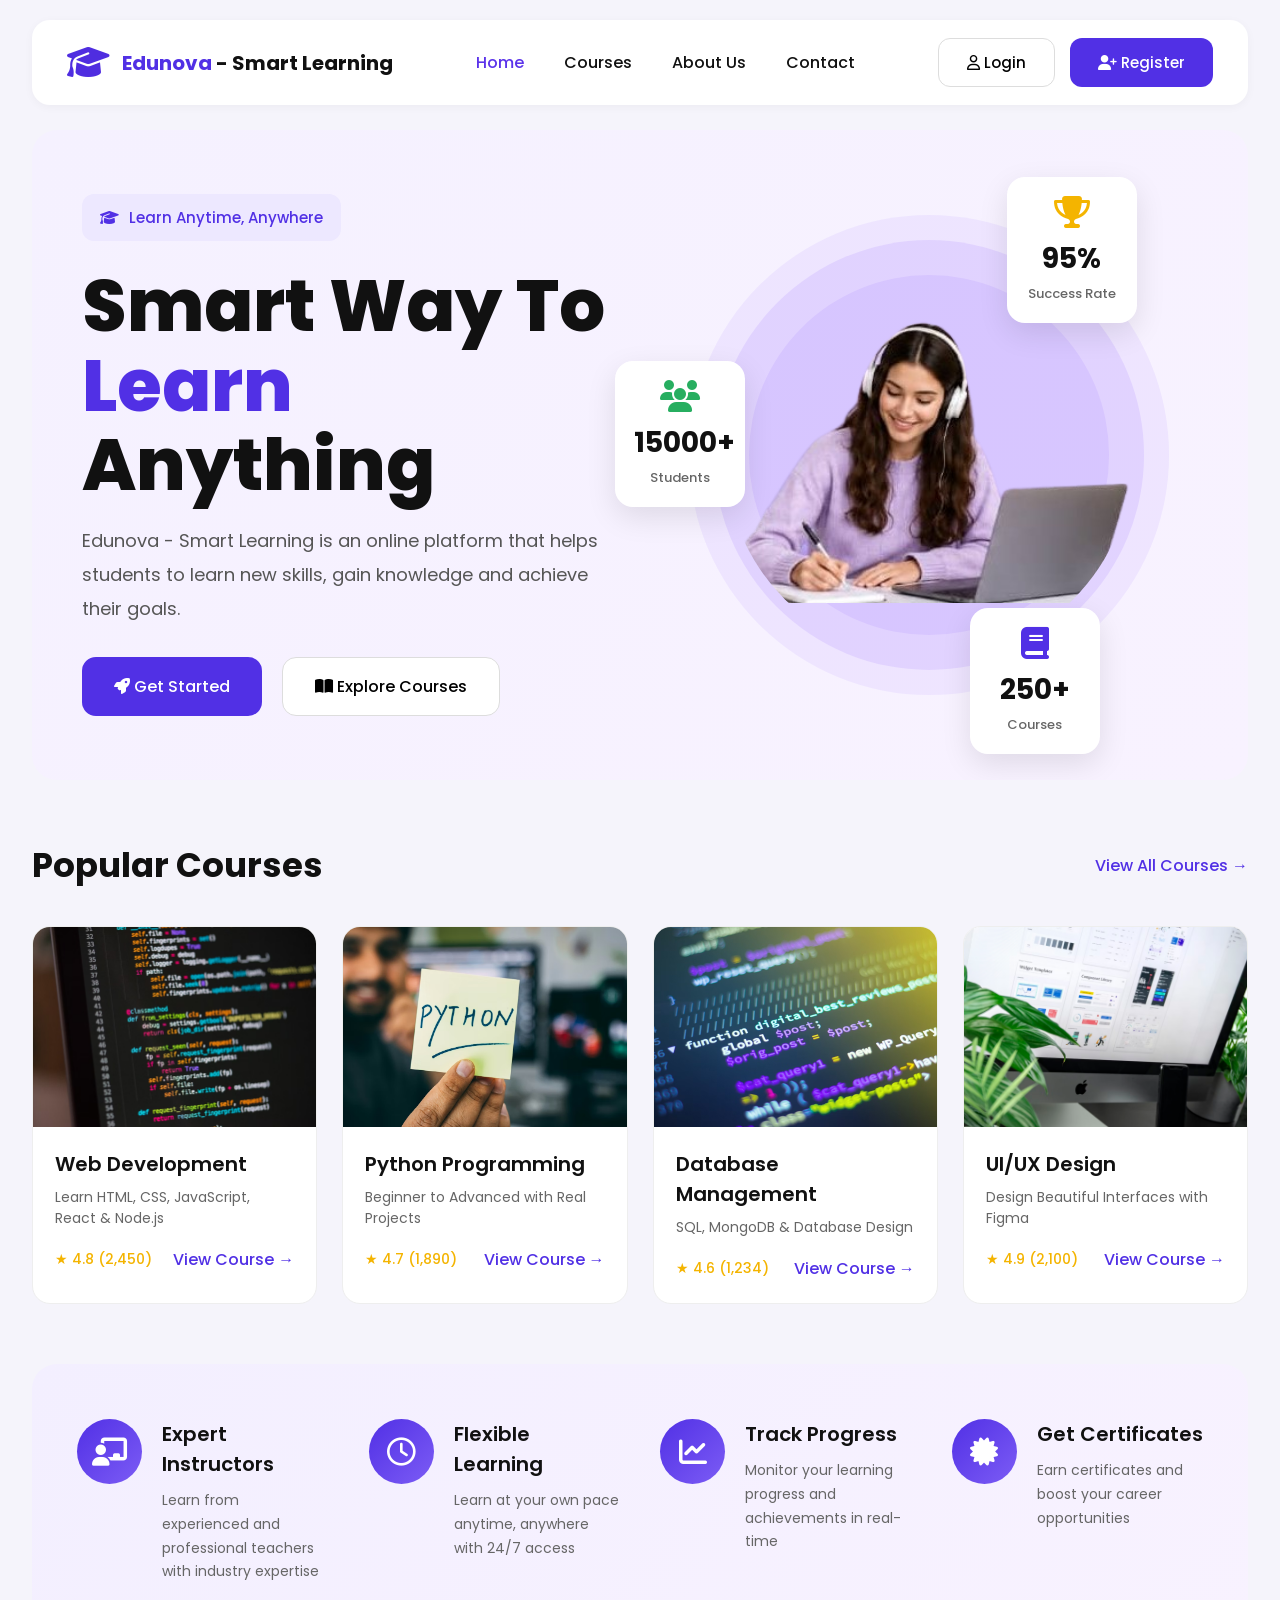
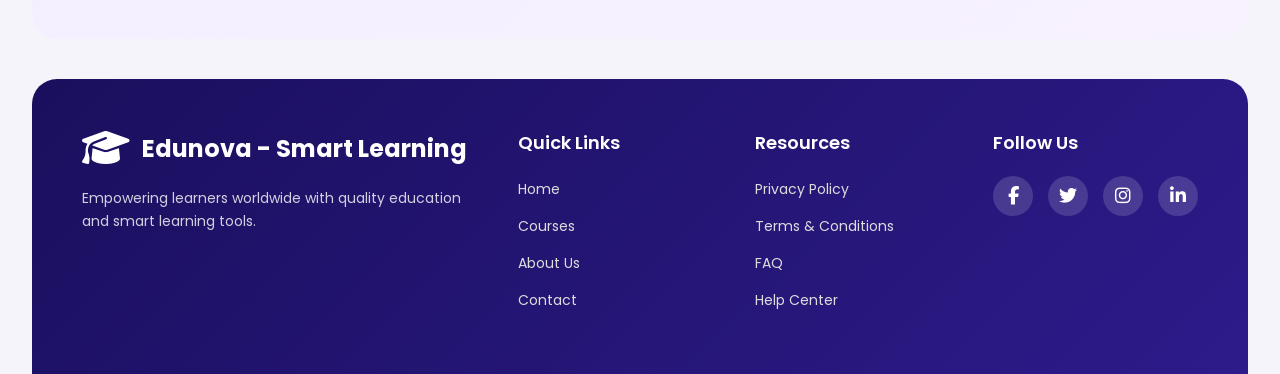
==== frontend/index.html @ 4c0c9419 "Added my project folders" ====
<!DOCTYPE html>
<html lang="en">
<head>
  <meta charset="UTF-8" />
  <meta name="viewport" content="width=device-width, initial-scale=1.0"/>
  <title>Edunova - Smart Learning System</title>

  <!-- Google Fonts -->
  <link href="https://fonts.googleapis.com/css2?family=Poppins:wght@300;400;500;600;700;800&display=swap" rel="stylesheet">

  <!-- Icons -->
  <link rel="stylesheet" href="https://cdnjs.cloudflare.com/ajax/libs/font-awesome/6.5.1/css/all.min.css"/>

  <style>
    *{
      margin:0;
      padding:0;
      box-sizing:border-box;
      font-family:'Poppins',sans-serif;
    }

    body{
      background:#f5f4fb;
      color:#111;
    }

    a{
      text-decoration:none;
    }

    .container{
      width:95%;
      margin:auto;
      max-width:1400px;
    }

    /* ================= NAVBAR ================= */

    .navbar{
      background:#fff;
      margin-top:20px;
      border-radius:18px;
      padding:18px 35px;
      display:flex;
      justify-content:space-between;
      align-items:center;
      box-shadow:0 2px 10px rgba(0,0,0,0.04);
      flex-wrap:wrap;
      gap:20px;
    }

    .logo{
      display:flex;
      align-items:center;
      gap:12px;
      font-size:20px;
      font-weight:700;
      color:#111;
    }

    .logo i{
      color:#4f2de0;
      font-size:34px;
    }

    .nav-links{
      display:flex;
      gap:40px;
    }

    .nav-links a{
      color:#111;
      font-weight:500;
      transition:0.3s;
    }

    .nav-links a:hover,
    .nav-links .active{
      color:#5b33ea;
    }

    .nav-btns{
      display:flex;
      gap:15px;
    }

    .btn{
      padding:12px 28px;
      border-radius:12px;
      border:none;
      cursor:pointer;
      font-weight:500;
      font-size:15px;
      transition:0.3s;
    }

    .login-btn{
      background:#fff;
      border:1px solid #ddd;
    }

    .register-btn{
      background:#5130e5;
      color:#fff;
    }

    /* ================= HERO ================= */

    .hero{
      margin-top:25px;
      background:linear-gradient(135deg, #f5f1ff 0%, #f8f2ff 100%);
      border-radius:25px;
      padding:50px;
      display:flex;
      justify-content:space-between;
      align-items:center;
      gap:40px;
      overflow:hidden;
      position:relative;
      min-height:600px;
    }

    .hero-text{
      flex:1;
      z-index:2;
    }

    .badge{
      display:inline-flex;
      align-items:center;
      gap:10px;
      background:#ede8ff;
      color:#5130e5;
      padding:12px 18px;
      border-radius:12px;
      font-size:15px;
      margin-bottom:25px;
      font-weight:500;
    }

    .hero-text h1{
      font-size:72px;
      line-height:1.1;
      font-weight:800;
      margin-bottom:20px;
    }

    .hero-text h1 span{
      color:#5130e5;
    }

    .hero-text p{
      color:#555;
      line-height:1.9;
      max-width:560px;
      margin-bottom:30px;
      font-size:18px;
    }

    .hero-buttons{
      display:flex;
      gap:20px;
      flex-wrap:wrap;
    }

    .primary-btn{
      background:#5130e5;
      color:#fff;
      padding:16px 32px;
      border-radius:14px;
      border:none;
      font-size:16px;
      font-weight:500;
      cursor:pointer;
      transition:0.3s;
    }

    .primary-btn:hover{
      background:#3f1fb8;
      transform:translateY(-2px);
      box-shadow:0 10px 25px rgba(81,48,229,0.3);
    }

    .secondary-btn{
      background:#fff;
      border:1px solid #ddd;
      padding:16px 32px;
      border-radius:14px;
      font-size:16px;
      font-weight:500;
      cursor:pointer;
      transition:0.3s;
    }

    .secondary-btn:hover{
      border-color:#5130e5;
      transform:translateY(-2px);
    }

    /* ================= HERO IMAGE ================= */

    .hero-image{
      flex:1;
      position:relative;
      display:flex;
      justify-content:center;
      align-items:center;
      min-height:550px;
    }

    /* Purple Background Circle */
    .circle{
      width:480px;
      height:480px;
      position:relative;
      border-radius:50%;
      display:flex;
      justify-content:center;
      align-items:center;
      background:rgba(132,84,255,0.08);
    }

    /* Large Purple Shape */
    .circle::before{
      content:"";
      position:absolute;
      width:430px;
      height:430px;
      background:rgba(132,84,255,0.12);
      border-radius:50%;
      z-index:1;
    }

    /* Second Purple Shape */
    .circle::after{
      content:"";
      position:absolute;
      width:360px;
      height:360px;
      background:rgba(132,84,255,0.1);
      border-radius:50%;
      z-index:1;
    }

    /* IMAGE */
    .circle-img{
      position:relative;
      z-index:2;
      width:85%;
      height:85%;
      object-fit:contain;
      border-radius:50%;
    }

    /* Container for the cycling cards */
    .cycling-cards-container {
      position: absolute;
      width: 100%;
      height: 100%;
      top: 0;
      left: 0;
      pointer-events: none;
    }

    .floating-card{
      position:absolute;
      background:#fff;
      padding:18px;
      border-radius:18px;
      box-shadow:0 10px 30px rgba(0,0,0,0.1);
      z-index:10;
      text-align:center;
      width:130px;
      pointer-events: auto;
      transition: transform 0.3s ease;
      backdrop-filter: blur(10px);
      border:1px solid rgba(255,255,255,0.5);
    }

    .floating-card:hover {
      transform: scale(1.1);
      box-shadow:0 15px 35px rgba(81,48,229,0.2);
    }

    .floating-card i{
      font-size:32px;
      margin-bottom:10px;
    }

    .floating-card h3{
      font-size:28px;
      margin-bottom:4px;
      font-weight:700;
    }

    .floating-card p{
      color:#666;
      font-size:13px;
      font-weight:500;
    }

    /* ================= COURSES ================= */

    .courses{
      padding:60px 0;
    }

    .section-title{
      display:flex;
      justify-content:space-between;
      align-items:center;
      margin-bottom:35px;
    }

    .section-title h2{
      font-size:34px;
      font-weight:700;
    }

    .section-title a{
      color:#5130e5;
      font-weight:500;
      transition:0.3s;
    }

    .section-title a:hover{
      transform:translateX(5px);
      display:inline-block;
    }

    .course-grid{
      display:grid;
      grid-template-columns:repeat(4,1fr);
      gap:25px;
    }

    .course-card{
      background:#fff;
      border-radius:18px;
      overflow:hidden;
      border:1px solid #eee;
      transition:0.3s;
      cursor:pointer;
    }

    .course-card:hover{
      transform:translateY(-8px);
      box-shadow:0 15px 35px rgba(0,0,0,0.1);
    }

    .course-image{
      height:200px;
      overflow:hidden;
    }

    .course-image img{
      width:100%;
      height:100%;
      object-fit:cover;
      transition:0.3s;
    }

    .course-card:hover .course-image img{
      transform:scale(1.05);
    }

    .course-content{
      padding:22px;
    }

    .course-content h3{
      margin-bottom:8px;
      font-size:20px;
      font-weight:600;
    }

    .course-content p{
      color:#666;
      margin-bottom:18px;
      font-size:14px;
    }

    .course-footer{
      display:flex;
      justify-content:space-between;
      align-items:center;
    }

    .rating{
      color:#f4b400;
      font-weight:500;
      font-size:14px;
    }

    .view-btn{
      color:#5130e5;
      font-weight:500;
      transition:0.3s;
    }

    .view-btn:hover{
      transform:translateX(5px);
      display:inline-block;
    }

    /* ================= FEATURES ================= */

    .features{
      background:linear-gradient(135deg, #f3efff 0%, #f8f2ff 100%);
      border-radius:25px;
      display:grid;
      grid-template-columns:repeat(4,1fr);
      gap:20px;
      padding:45px 35px;
      margin-bottom:40px;
    }

    .feature{
      display:flex;
      gap:20px;
      align-items:flex-start;
      padding:10px;
    }

    .feature-icon{
      min-width:65px;
      min-height:65px;
      background:linear-gradient(135deg, #5130e5 0%, #7c5cf5 100%);
      color:#fff;
      display:flex;
      align-items:center;
      justify-content:center;
      border-radius:50%;
      font-size:28px;
      transition:0.3s;
    }

    .feature:hover .feature-icon{
      transform:scale(1.1) rotate(5deg);
    }

    .feature h4{
      font-size:20px;
      margin-bottom:10px;
      font-weight:600;
    }

    .feature p{
      color:#666;
      line-height:1.7;
      font-size:14px;
    }

    /* ================= FOOTER ================= */

    footer{
      background:linear-gradient(135deg, #1a0f5e 0%, #2d1b8a 100%);
      color:#fff;
      border-radius:25px 25px 0 0;
      padding:50px;
    }

    .footer-grid{
      display:grid;
      grid-template-columns:2fr 1fr 1fr 1fr;
      gap:40px;
    }

    .footer-logo{
      display:flex;
      align-items:center;
      gap:12px;
      font-size:24px;
      font-weight:700;
      margin-bottom:20px;
    }

    .footer-logo i{
      font-size:38px;
    }

    footer h3{
      margin-bottom:20px;
      font-size:18px;
      font-weight:600;
    }

    footer ul{
      list-style:none;
    }

    footer ul li{
      margin-bottom:12px;
    }

    footer ul li a{
      color:#ddd;
      transition:0.3s;
      font-size:14px;
    }

    footer ul li a:hover{
      color:#fff;
      transform:translateX(3px);
      display:inline-block;
    }

    .socials{
      display:flex;
      gap:15px;
      margin-top:20px;
    }

    .socials i{
      width:40px;
      height:40px;
      border-radius:50%;
      background:rgba(255,255,255,0.15);
      display:flex;
      justify-content:center;
      align-items:center;
      cursor:pointer;
      transition:0.3s;
      font-size:18px;
    }

    .socials i:hover{
      background:#5130e5;
      transform:translateY(-3px);
    }

    /* ================= RESPONSIVE ================= */

    @media(max-width:1200px){
      .course-grid{
        grid-template-columns:repeat(2,1fr);
        gap:20px;
      }

      .features{
        grid-template-columns:repeat(2,1fr);
      }

      .hero{
        flex-direction:column;
        text-align:center;
        padding:40px 30px;
      }

      .hero-text p{
        margin:0 auto 30px;
      }

      .hero-buttons{
        justify-content:center;
      }

      .circle{
        width:380px;
        height:380px;
      }
    }

    @media(max-width:768px){
      .navbar{
        flex-direction:column;
        padding:15px 20px;
      }

      .nav-links{
        flex-wrap:wrap;
        justify-content:center;
        gap:15px;
      }

      .nav-btns{
        width:100%;
        justify-content:center;
      }

      .hero{
        padding:30px 20px;
      }

      .hero-text h1{
        font-size:42px;
      }

      .hero-text p{
        font-size:16px;
      }

      .circle{
        width:280px;
        height:280px;
      }

      .circle::before{
        width:230px;
        height:230px;
      }

      .circle::after{
        width:180px;
        height:180px;
      }

      .course-grid{
        grid-template-columns:1fr;
      }

      .features{
        grid-template-columns:1fr;
        padding:30px 20px;
      }

      .footer-grid{
        grid-template-columns:1fr;
        gap:30px;
      }

      .floating-card{
        width:100px;
        padding:12px;
      }

      .floating-card h3{
        font-size:20px;
      }

      .floating-card i{
        font-size:24px;
      }
    }

    @media(max-width:480px){
      .hero-text h1{
        font-size:32px;
      }

      .primary-btn, .secondary-btn{
        padding:12px 20px;
        font-size:14px;
      }

      .section-title{
        flex-direction:column;
        gap:10px;
        text-align:center;
      }

      .section-title h2{
        font-size:28px;
      }
    }
  </style>
</head>

<body>

  <div class="container">

    <!-- NAVBAR -->
    <nav class="navbar">

      <div class="logo">
        <i class="fa-solid fa-graduation-cap"></i>
        <span><span style="color:#5130e5;">Edunova</span> - Smart Learning</span>
      </div>

      <div class="nav-links">
        <a href="#" class="active">Home</a>
        <a href="#allcourses">Courses</a>
        <a href="#footer">About Us</a>
        <a href="#footer">Contact</a>
      </div>

      <div class="nav-btns">
        <button class="btn login-btn" onclick="window.location.href='pages/student/login.html'">
          <i class="fa-regular fa-user"></i> Login
        </button>

        <button class="btn register-btn" onclick="window.location.href='pages/student/register.html'">
          <i class="fa-solid fa-user-plus"></i> Register
        </button>
      </div>

    </nav>

    <!-- HERO -->
    <section class="hero">

      <div class="hero-text">

        <div class="badge">
          <i class="fa-solid fa-graduation-cap"></i>
          Learn Anytime, Anywhere
        </div>

        <h1>
          Smart Way To <br>
          <span>Learn</span> Anything
        </h1>

        <p>
          Edunova - Smart Learning is an online platform that helps students
          to learn new skills, gain knowledge and achieve their goals.
        </p>

        <div class="hero-buttons">

          <button class="primary-btn" onclick="window.location.href='pages/student/register.html'">
            <i class="fa-solid fa-rocket"></i>
            Get Started
          </button>

          <button class="secondary-btn" onclick="window.location.href='pages/student/courses.html'">
            <i class="fa-solid fa-book-open"></i>
            Explore Courses
          </button>

        </div>

      </div>

      <div class="hero-image">
        <div class="circle">
          <img src="assets/image/home_image.png" alt="Learning" class="circle-img">
        </div>

        <div class="cycling-cards-container">
          <div class="floating-card" id="card1">
            <i class="fa-solid fa-book" style="color:#5130e5"></i>
            <h3 id="coursesCount">0</h3>
            <p>Courses</p>
          </div>

          <div class="floating-card" id="card2">
            <i class="fa-solid fa-users" style="color:#27ae60"></i>
            <h3 id="studentsCount">0</h3>
            <p>Students</p>
          </div>

          <div class="floating-card" id="card3">
            <i class="fa-solid fa-trophy" style="color:#f4b400"></i>
            <h3 id="successRate">0%</h3>
            <p>Success Rate</p>
          </div>
        </div>

      </div>

    </section>

    <!-- COURSES -->
    <section class="courses" id="allcourses">

      <div class="section-title">
        <h2>Popular Courses</h2>
        <a href="pages/student/courses.html">View All Courses →</a>
      </div>

      <div class="course-grid" id="courseGrid">

        <div class="course-card" onclick="viewCourse(1)">

          <div class="course-image">
            <img src="assets/image/Web Development.png" alt="Web Development">
          </div>

          <div class="course-content">
            <h3>Web Development</h3>
            <p>Learn HTML, CSS, JavaScript, React & Node.js</p>

            <div class="course-footer">
              <span class="rating">★ 4.8 (2,450)</span>
              <a href="#" class="view-btn">View Course →</a>
            </div>
          </div>

        </div>

        <div class="course-card" onclick="viewCourse(2)">

          <div class="course-image">
            <img src="assets/image/python_programming.png" alt="Python Programming">
          </div>

          <div class="course-content">
            <h3>Python Programming</h3>
            <p>Beginner to Advanced with Real Projects</p>

            <div class="course-footer">
              <span class="rating">★ 4.7 (1,890)</span>
              <a href="#" class="view-btn">View Course →</a>
            </div>
          </div>

        </div>

        <div class="course-card" onclick="viewCourse(3)">

          <div class="course-image">
            <img src="assets/image/Database_management.png" alt="Database Management">
          </div>

          <div class="course-content">
            <h3>Database Management</h3>
            <p>SQL, MongoDB & Database Design</p>

            <div class="course-footer">
              <span class="rating">★ 4.6 (1,234)</span>
              <a href="#" class="view-btn">View Course →</a>
            </div>
          </div>

        </div>

        <div class="course-card" onclick="viewCourse(4)">

          <div class="course-image">
            <img src="assets/image/UI and UX_Design.png" alt="UI/UX Design">
          </div>

          <div class="course-content">
            <h3>UI/UX Design</h3>
            <p>Design Beautiful Interfaces with Figma</p>

            <div class="course-footer">
              <span class="rating">★ 4.9 (2,100)</span>
              <a href="#" class="view-btn">View Course →</a>
            </div>
          </div>

        </div>

      </div>

    </section>

    <!-- FEATURES -->
    <section class="features">

      <div class="feature">

        <div class="feature-icon">
          <i class="fa-solid fa-chalkboard-user"></i>
        </div>

        <div>
          <h4>Expert Instructors</h4>
          <p>
            Learn from experienced and professional teachers with industry expertise
          </p>
        </div>

      </div>

      <div class="feature">

        <div class="feature-icon">
          <i class="fa-regular fa-clock"></i>
        </div>

        <div>
          <h4>Flexible Learning</h4>
          <p>
            Learn at your own pace anytime, anywhere with 24/7 access
          </p>
        </div>

      </div>

      <div class="feature">

        <div class="feature-icon">
          <i class="fa-solid fa-chart-line"></i>
        </div>

        <div>
          <h4>Track Progress</h4>
          <p>
            Monitor your learning progress and achievements in real-time
          </p>
        </div>

      </div>

      <div class="feature">

        <div class="feature-icon">
          <i class="fa-solid fa-certificate"></i>
        </div>

        <div>
          <h4>Get Certificates</h4>
          <p>
            Earn certificates and boost your career opportunities
          </p>
        </div>

      </div>

    </section>

    <!-- FOOTER -->
    <footer>

      <div class="footer-grid" id="footer">

        <div>

          <div class="footer-logo">
            <i class="fa-solid fa-graduation-cap"></i>
            Edunova - Smart Learning
          </div>

          <p style="opacity:0.8; font-size:14px; line-height:1.6;">
            Empowering learners worldwide with quality education and smart learning tools.
          </p>

        </div>

        <div>
          <h3>Quick Links</h3>

          <ul>
            <li><a href="#">Home</a></li>
            <li><a href="#allcourses">Courses</a></li>
            <li><a href="#">About Us</a></li>
            <li><a href="#">Contact</a></li>
          </ul>
        </div>

        <div>
          <h3>Resources</h3>

          <ul>
            <li><a href="#">Privacy Policy</a></li>
            <li><a href="#">Terms & Conditions</a></li>
            <li><a href="#">FAQ</a></li>
            <li><a href="#">Help Center</a></li>
          </ul>
        </div>

        <div>

          <h3>Follow Us</h3>

          <div class="socials">
            <i class="fa-brands fa-facebook-f"></i>
            <i class="fa-brands fa-twitter"></i>
            <i class="fa-brands fa-instagram"></i>
            <i class="fa-brands fa-linkedin-in"></i>
          </div>

        </div>

      </div>

    </footer>

  </div>

  <script>
    // Smooth Button Hover Effect
    const buttons = document.querySelectorAll("button");

    buttons.forEach(button => {
      button.addEventListener("mouseenter", () => {
        button.style.transform = "translateY(-2px)";
      });

      button.addEventListener("mouseleave", () => {
        button.style.transform = "translateY(0)";
      });
    });

    // ================= COUNTING ANIMATION FEATURE =================
    function animateCount(element, target, isPercentage = false) {
      let current = 0;
      const increment = target / 50;
      const stepTime = 1500 / 50;
      
      const timer = setInterval(() => {
        current += increment;
        if (current >= target) {
          current = target;
          if (isPercentage) {
            element.innerText = Math.floor(current) + '%';
          } else {
            element.innerText = Math.floor(current) + '+';
          }
          clearInterval(timer);
        } else {
          if (isPercentage) {
            element.innerText = Math.floor(current) + '%';
          } else {
            element.innerText = Math.floor(current) + '+';
          }
        }
      }, stepTime);
    }

    // ================= CYCLING CARDS FEATURE =================
    function setupCyclingCards() {
      const card1 = document.getElementById('card1');
      const card2 = document.getElementById('card2');
      const card3 = document.getElementById('card3');
      const heroImage = document.querySelector('.hero-image');
      const circle = document.querySelector('.circle');
      
      if (!card1 || !card2 || !card3) return;
      
      // Get the center position of the circle
      const circleRect = circle.getBoundingClientRect();
      const heroRect = heroImage.getBoundingClientRect();
      
      // Calculate center relative to hero-image container
      let centerX = circleRect.left + circleRect.width / 2 - heroRect.left;
      let centerY = circleRect.top + circleRect.height / 2 - heroRect.top;
      
      // Radius for the orbit
      let radius = 250;
      
      // Starting angles for each card (in degrees)
      let angle1 = 0;
      let angle2 = 120;
      let angle3 = 240;
      
      let animFrame;
      
      function updatePositions() {
        // Convert angles to radians
        const rad1 = angle1 * Math.PI / 180;
        const rad2 = angle2 * Math.PI / 180;
        const rad3 = angle3 * Math.PI / 180;
        
        // Calculate positions
        const x1 = centerX + radius * Math.cos(rad1);
        const y1 = centerY + radius * Math.sin(rad1);
        const x2 = centerX + radius * Math.cos(rad2);
        const y2 = centerY + radius * Math.sin(rad2);
        const x3 = centerX + radius * Math.cos(rad3);
        const y3 = centerY + radius * Math.sin(rad3);
        
        // Apply positions
        card1.style.left = (x1 - card1.offsetWidth / 2) + 'px';
        card1.style.top = (y1 - card1.offsetHeight / 2) + 'px';
        
        card2.style.left = (x2 - card2.offsetWidth / 2) + 'px';
        card2.style.top = (y2 - card2.offsetHeight / 2) + 'px';
        
        card3.style.left = (x3 - card3.offsetWidth / 2) + 'px';
        card3.style.top = (y3 - card3.offsetHeight / 2) + 'px';
        
        // Increment angles
        angle1 += 0.8;
        angle2 += 0.8;
        angle3 += 0.8;
        
        // Keep angles within 0-360
        if (angle1 >= 360) angle1 -= 360;
        if (angle2 >= 360) angle2 -= 360;
        if (angle3 >= 360) angle3 -= 360;
        
        animFrame = requestAnimationFrame(updatePositions);
      }
      
      // Start the animation
      updatePositions();
      
      // Recalculate on window resize
      window.addEventListener('resize', () => {
        const newCircleRect = circle.getBoundingClientRect();
        const newHeroRect = heroImage.getBoundingClientRect();
        centerX = newCircleRect.left + newCircleRect.width / 2 - newHeroRect.left;
        centerY = newCircleRect.top + newCircleRect.height / 2 - newHeroRect.top;
        
        // Adjust radius based on screen size
        if (window.innerWidth <= 768) {
          radius = 150;
        } else if (window.innerWidth <= 1200) {
          radius = 200;
        } else {
          radius = 250;
        }
      });
      
      // Trigger resize to set initial radius
      window.dispatchEvent(new Event('resize'));
    }
    
    // View course function
    function viewCourse(courseId) {
      const token = localStorage.getItem('token');
      if (token) {
        window.location.href = `course-details.html?id=${courseId}`;
      } else {
        window.location.href = 'pages/student/login.html';
      }
    }
    
    // Make viewCourse available globally
    window.viewCourse = viewCourse;
    
    // Initialize everything when page loads
    window.addEventListener('load', () => {
      // Start counting animation
      const coursesElement = document.getElementById('coursesCount');
      const studentsElement = document.getElementById('studentsCount');
      const successElement = document.getElementById('successRate');
      
      animateCount(coursesElement, 250, false);
      animateCount(studentsElement, 15000, false);
      animateCount(successElement, 95, true);
      
      // Start cycling cards
      setupCyclingCards();
    });
  </script>

</body>
</html>
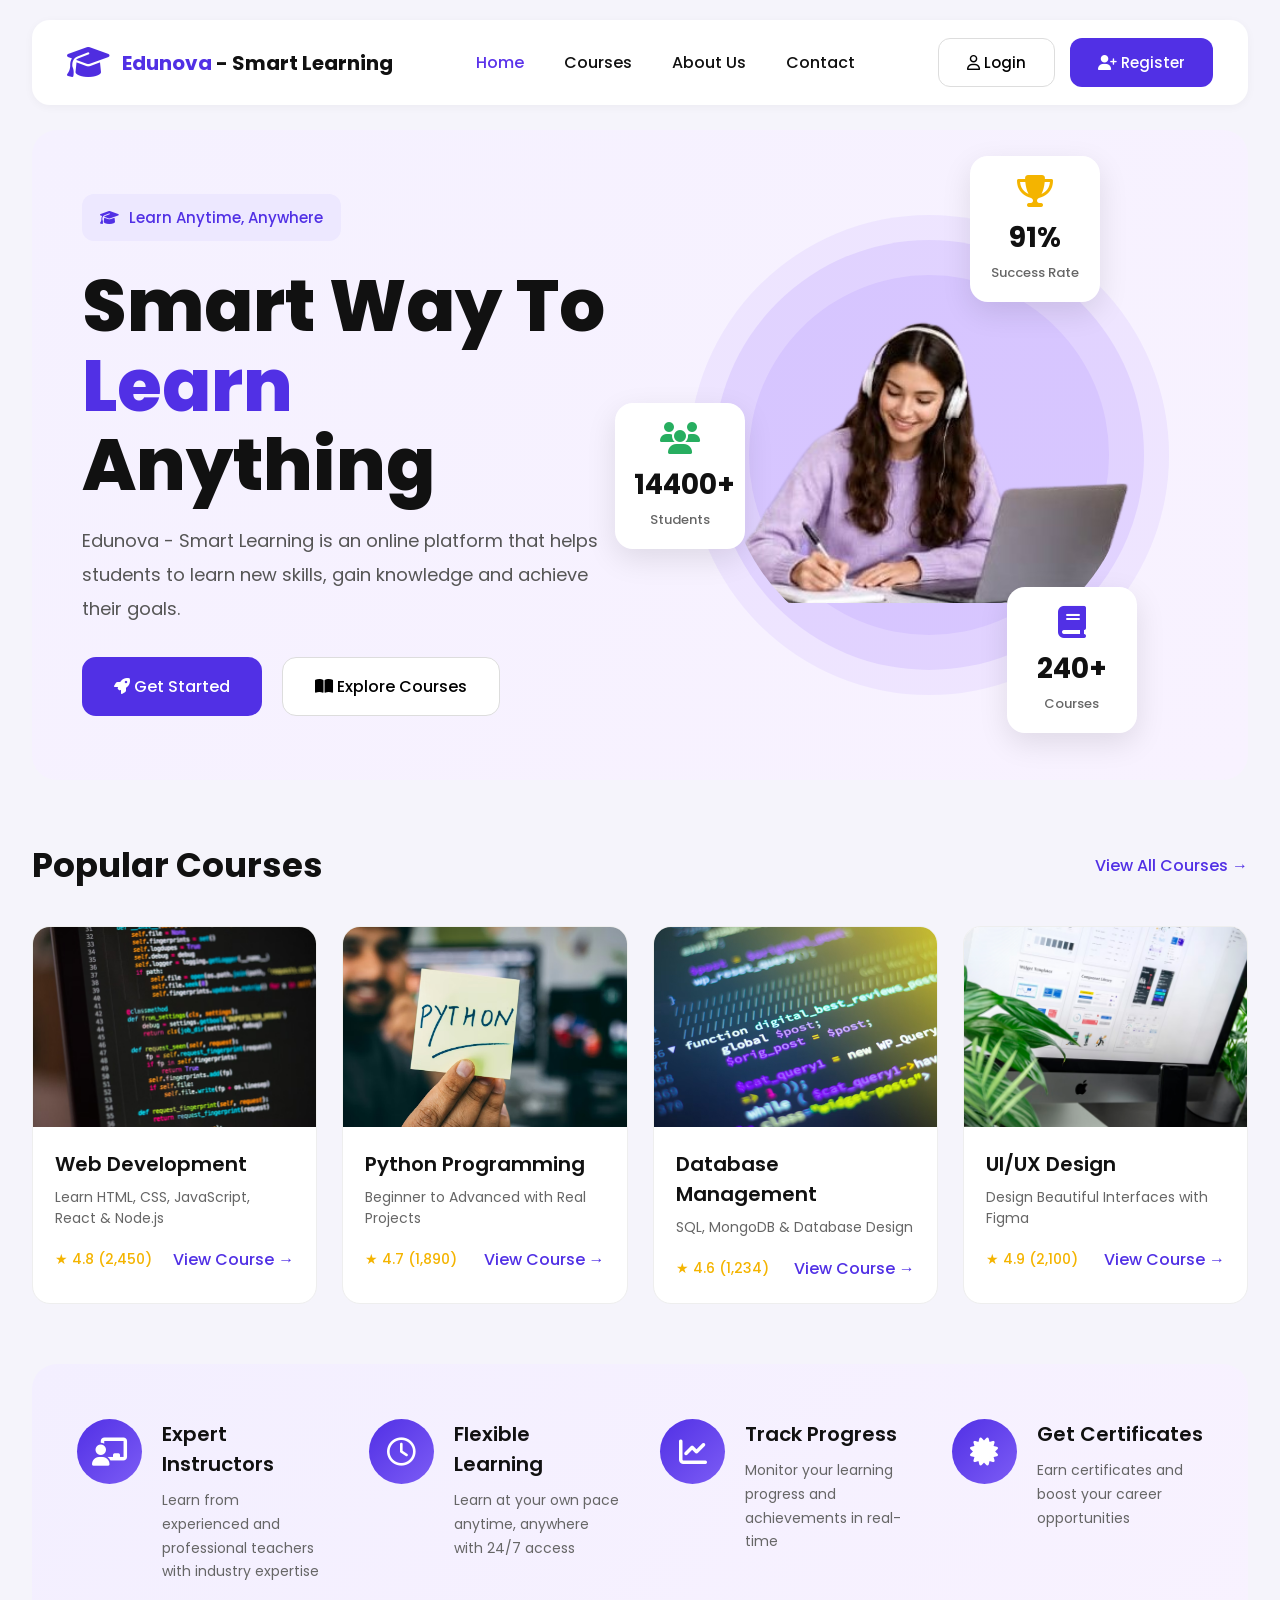
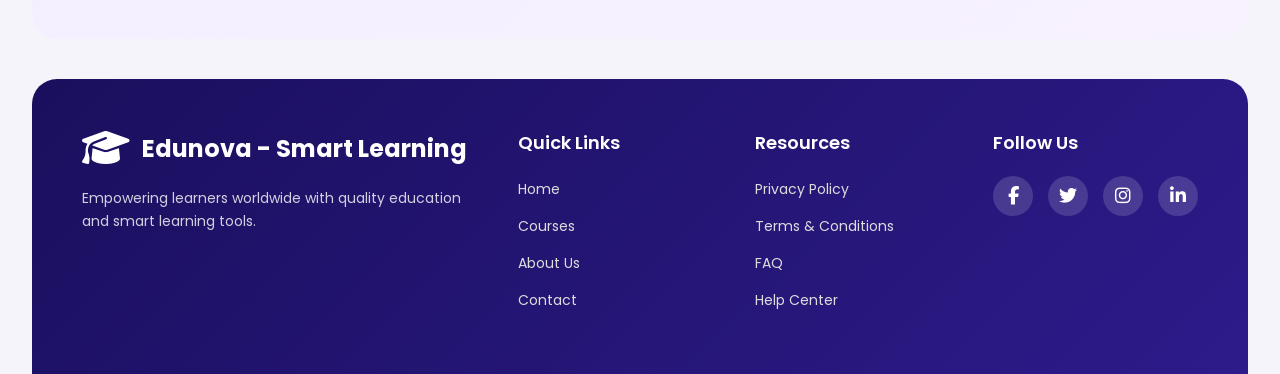
==== commit 1b25691f: "Update index.html" ====
--- a/frontend/index.html
+++ b/frontend/index.html
@@ -1121,4 +1121,4 @@
   </script>
 
 </body>
-</html>+</html>
